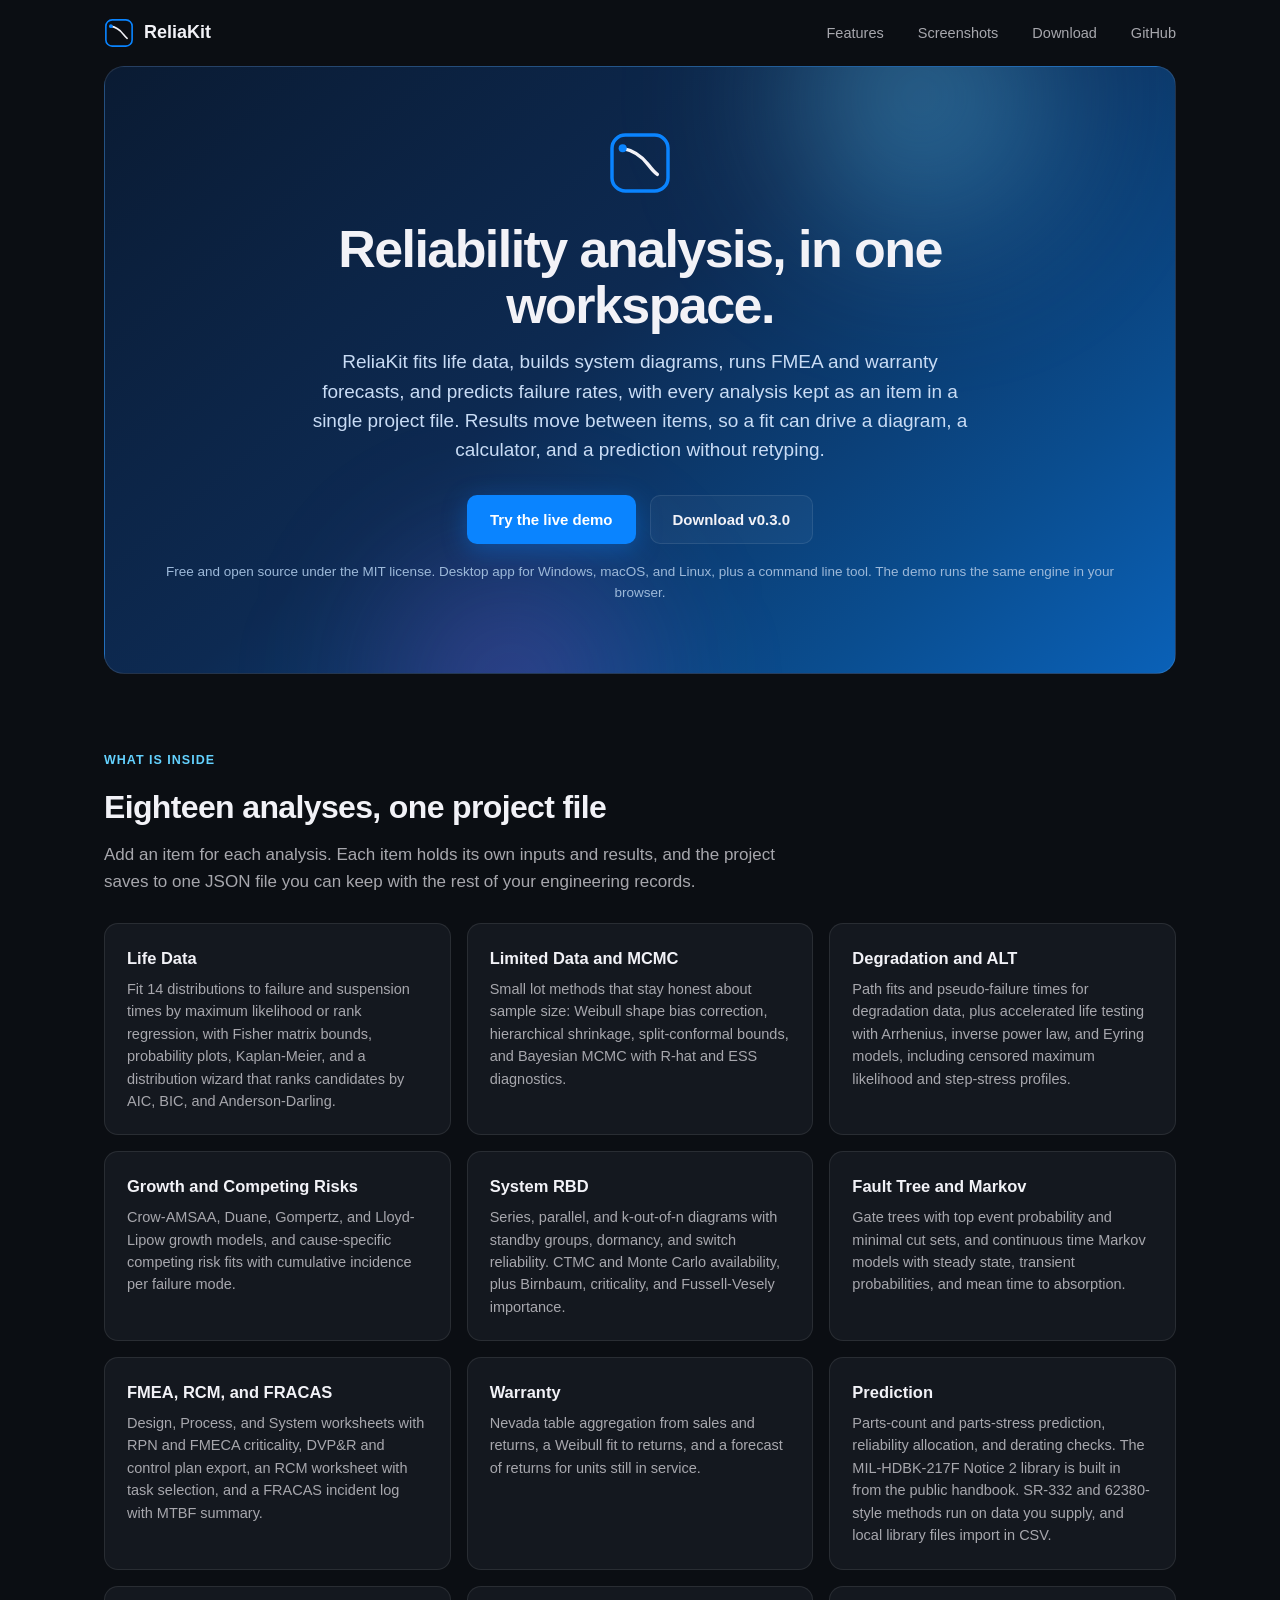
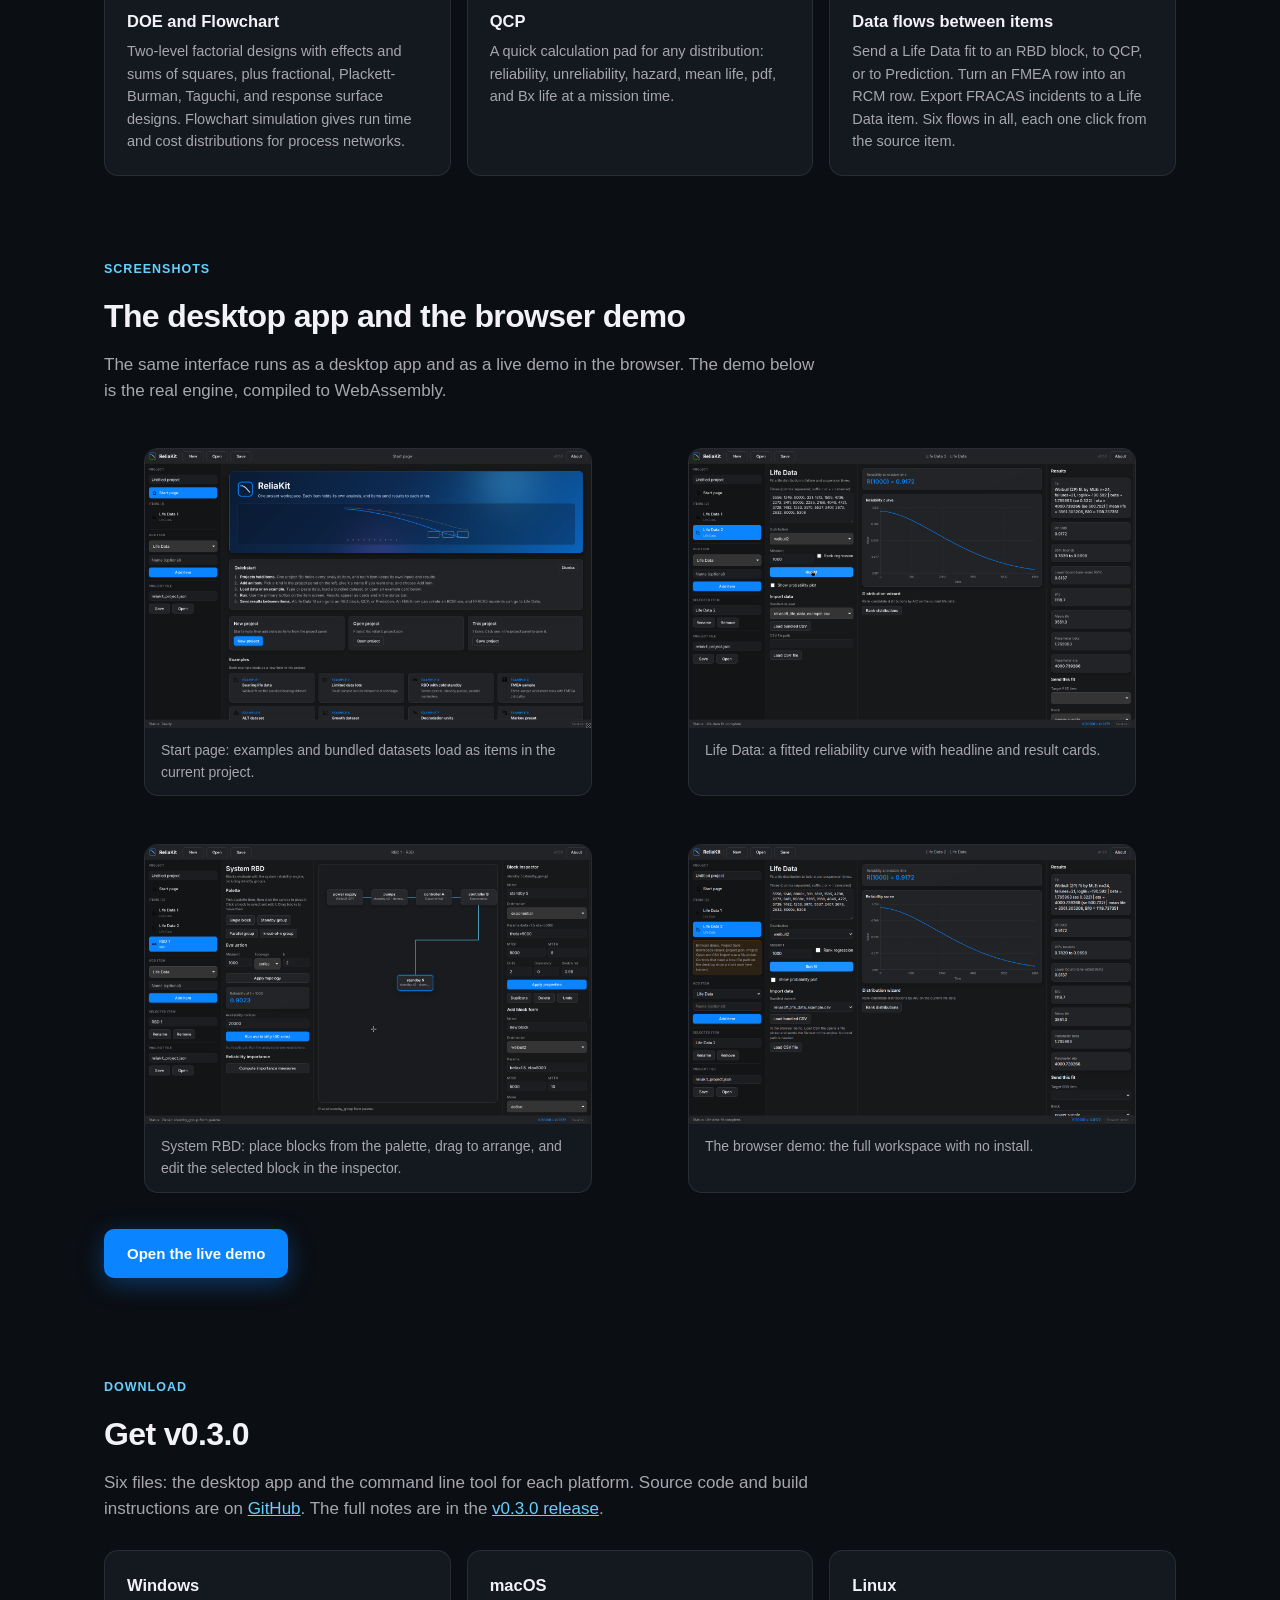
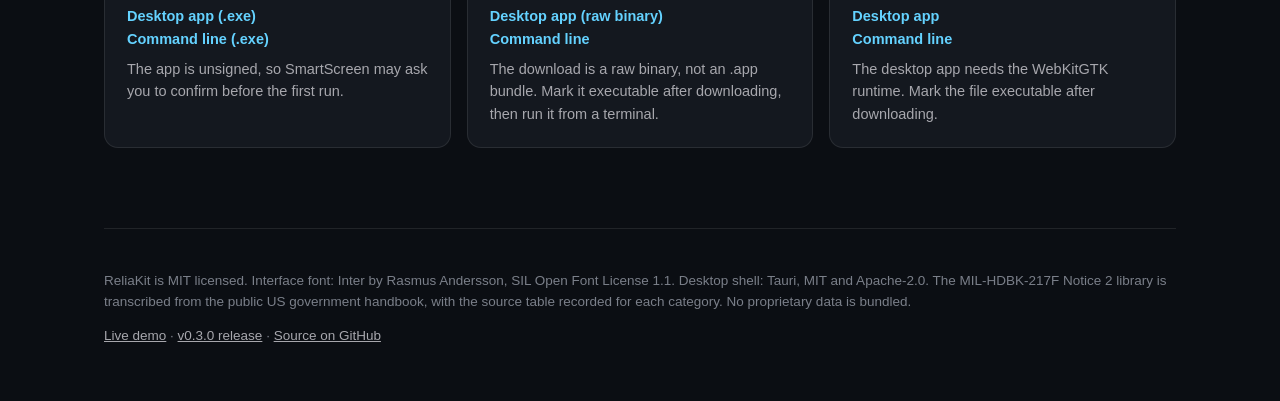
==== site/index.html @ d4a0eb2d "v0.3.0: Tauri 2 web UI rebuild, engine crate, WASM browser demo The desktop app is now a Tauri 2 she" ====
<!DOCTYPE html>
<html lang="en">
<head>
<meta charset="utf-8">
<meta name="viewport" content="width=device-width, initial-scale=1">
<title>ReliaKit - Reliability engineering suite</title>
<meta name="description" content="ReliaKit is a reliability engineering suite in one project workspace: life data, RBD, fault trees, FMEA, warranty, prediction, DOE, Markov, QCP, RCM, and FRACAS. Try the live demo or download v0.3.0.">
<style>
:root{--bg:#0b0e13;--panel:#14181f;--panel2:#1a1f28;--line:rgba(255,255,255,.09);--text:#f2f2f7;--muted:#a7a7ad;--faint:#7a7f89;--tint:#0a84ff;--tint2:#64d2ff;--green:#30d158;--radius:14px}
*{box-sizing:border-box}html{scroll-behavior:smooth}body{margin:0;background:var(--bg);color:var(--text);font-family:-apple-system,BlinkMacSystemFont,"Segoe UI",Roboto,"Helvetica Neue",Arial,sans-serif;line-height:1.55;-webkit-font-smoothing:antialiased}
a{color:var(--tint2)}img{max-width:100%}
.wrap{max-width:1120px;margin:0 auto;padding:0 24px}
nav{display:flex;align-items:center;gap:14px;padding:18px 0}
nav .brand{display:flex;align-items:center;gap:10px;font-weight:700;font-size:18px;color:var(--text);text-decoration:none}
nav .sp{flex:1}nav a.navlink{color:var(--muted);text-decoration:none;font-size:14.5px;margin-left:20px}nav a.navlink:hover{color:var(--text)}
.btn{display:inline-block;padding:12px 22px;border-radius:10px;font-weight:600;font-size:15px;text-decoration:none;border:1px solid transparent;transition:transform .18s ease,box-shadow .18s ease,background .18s ease}
.btn:hover{transform:translateY(-1px)}
.btn-primary{background:var(--tint);color:#fff;box-shadow:0 6px 24px rgba(10,132,255,.35)}.btn-primary:hover{background:#1b90ff}
.btn-ghost{background:rgba(255,255,255,.04);color:var(--text);border-color:var(--line)}.btn-ghost:hover{background:rgba(255,255,255,.08)}
.hero{position:relative;overflow:hidden;border-radius:20px;padding:64px 40px 56px;text-align:center;background:linear-gradient(140deg,#0a1b33 0%,#0d2a52 45%,#0a4d8f 80%,#0a84ff 135%);border:1px solid rgba(255,255,255,.10)}
.hero:before,.hero:after{content:"";position:absolute;border-radius:50%;filter:blur(70px);pointer-events:none}
.hero:before{width:380px;height:380px;background:radial-gradient(circle,rgba(100,210,255,.5),rgba(10,132,255,0) 70%);top:-160px;right:6%}
.hero:after{width:340px;height:340px;background:radial-gradient(circle,rgba(191,90,242,.32),rgba(191,90,242,0) 70%);bottom:-180px;left:22%}
.hero>*{position:relative;z-index:1}
.hero h1{font-size:52px;line-height:1.08;letter-spacing:-.03em;margin:18px auto 14px;max-width:760px}
.hero p.lede{font-size:19px;color:#c9dcf5;max-width:680px;margin:0 auto 30px}
.hero .cta{display:flex;gap:14px;justify-content:center;flex-wrap:wrap}
.hero .fine{margin-top:18px;font-size:13.5px;color:#9db9d9}
section{padding:64px 0 8px}h2{font-size:32px;letter-spacing:-.02em;margin:0 0 10px}h2+p.sub{color:var(--muted);font-size:17px;max-width:720px;margin:0 0 28px}
.grid{display:grid;grid-template-columns:repeat(3,1fr);gap:16px}
.card{background:var(--panel);border:1px solid var(--line);border-radius:var(--radius);padding:22px;transition:transform .2s ease,box-shadow .2s ease,border-color .2s ease}
.card:hover{transform:translateY(-3px);box-shadow:0 12px 32px rgba(0,0,0,.35);border-color:rgba(255,255,255,.16)}
.card h3{margin:0 0 6px;font-size:16.5px}.card p{margin:0;color:var(--muted);font-size:14.5px}
.shots{display:grid;grid-template-columns:1fr 1fr;gap:16px}
.shot{background:var(--panel);border:1px solid var(--line);border-radius:var(--radius);overflow:hidden}
.shot img{display:block;width:100%;height:auto;background:var(--panel2)}
.shot figcaption{padding:12px 16px;color:var(--muted);font-size:14px}
.dl{display:grid;grid-template-columns:repeat(3,1fr);gap:16px}
.dl .card a{font-weight:600;text-decoration:none}.dl .card a:hover{text-decoration:underline}
.kicker{font-size:12.5px;font-weight:700;letter-spacing:.08em;text-transform:uppercase;color:var(--tint2)}
footer{margin-top:72px;border-top:1px solid var(--line);padding:28px 0 40px;color:var(--faint);font-size:13.5px}
footer a{color:var(--muted)}
@media(max-width:860px){.grid,.dl{grid-template-columns:1fr}.shots{grid-template-columns:1fr}.hero{padding:44px 22px}.hero h1{font-size:36px}}
</style>
</head>
<body>
<div class="wrap">
<nav>
<a class="brand" href="./"><svg xmlns="http://www.w3.org/2000/svg" viewBox="0 0 48 48" width="30" height="30" aria-hidden="true"><rect x="3" y="3" width="42" height="42" rx="10" fill="none" stroke="#0A84FF" stroke-width="2.6"/><path d="M11 13c8 1.5 14 5.5 19 12 2.4 3.1 4.2 5.6 7 7.5" fill="none" stroke="#F2F2F7" stroke-width="2.6" stroke-linecap="round"/><circle cx="11" cy="13" r="3" fill="#0A84FF"/></svg> ReliaKit</a>
<span class="sp"></span>
<a class="navlink" href="#features">Features</a>
<a class="navlink" href="#screenshots">Screenshots</a>
<a class="navlink" href="#download">Download</a>
<a class="navlink" href="https://github.com/chickenfeetbatman/reliakit">GitHub</a>
</nav>

<header class="hero">
<svg xmlns="http://www.w3.org/2000/svg" viewBox="0 0 48 48" width="64" height="64" aria-hidden="true"><rect x="3" y="3" width="42" height="42" rx="10" fill="none" stroke="#0A84FF" stroke-width="2.6"/><path d="M11 13c8 1.5 14 5.5 19 12 2.4 3.1 4.2 5.6 7 7.5" fill="none" stroke="#F2F2F7" stroke-width="2.6" stroke-linecap="round"/><circle cx="11" cy="13" r="3" fill="#0A84FF"/></svg>
<h1>Reliability analysis, in one workspace.</h1>
<p class="lede">ReliaKit fits life data, builds system diagrams, runs FMEA and warranty forecasts, and predicts failure rates, with every analysis kept as an item in a single project file. Results move between items, so a fit can drive a diagram, a calculator, and a prediction without retyping.</p>
<div class="cta">
<a class="btn btn-primary" href="./demo/">Try the live demo</a>
<a class="btn btn-ghost" href="https://github.com/chickenfeetbatman/reliakit/releases/tag/v0.3.0">Download v0.3.0</a>
</div>
<p class="fine">Free and open source under the MIT license. Desktop app for Windows, macOS, and Linux, plus a command line tool. The demo runs the same engine in your browser.</p>
</header>

<section id="features">
<p class="kicker">What is inside</p>
<h2>Eighteen analyses, one project file</h2>
<p class="sub">Add an item for each analysis. Each item holds its own inputs and results, and the project saves to one JSON file you can keep with the rest of your engineering records.</p>
<div class="grid">
<div class="card"><h3>Life Data</h3><p>Fit 14 distributions to failure and suspension times by maximum likelihood or rank regression, with Fisher matrix bounds, probability plots, Kaplan-Meier, and a distribution wizard that ranks candidates by AIC, BIC, and Anderson-Darling.</p></div>
<div class="card"><h3>Limited Data and MCMC</h3><p>Small lot methods that stay honest about sample size: Weibull shape bias correction, hierarchical shrinkage, split-conformal bounds, and Bayesian MCMC with R-hat and ESS diagnostics.</p></div>
<div class="card"><h3>Degradation and ALT</h3><p>Path fits and pseudo-failure times for degradation data, plus accelerated life testing with Arrhenius, inverse power law, and Eyring models, including censored maximum likelihood and step-stress profiles.</p></div>
<div class="card"><h3>Growth and Competing Risks</h3><p>Crow-AMSAA, Duane, Gompertz, and Lloyd-Lipow growth models, and cause-specific competing risk fits with cumulative incidence per failure mode.</p></div>
<div class="card"><h3>System RBD</h3><p>Series, parallel, and k-out-of-n diagrams with standby groups, dormancy, and switch reliability. CTMC and Monte Carlo availability, plus Birnbaum, criticality, and Fussell-Vesely importance.</p></div>
<div class="card"><h3>Fault Tree and Markov</h3><p>Gate trees with top event probability and minimal cut sets, and continuous time Markov models with steady state, transient probabilities, and mean time to absorption.</p></div>
<div class="card"><h3>FMEA, RCM, and FRACAS</h3><p>Design, Process, and System worksheets with RPN and FMECA criticality, DVP&amp;R and control plan export, an RCM worksheet with task selection, and a FRACAS incident log with MTBF summary.</p></div>
<div class="card"><h3>Warranty</h3><p>Nevada table aggregation from sales and returns, a Weibull fit to returns, and a forecast of returns for units still in service.</p></div>
<div class="card"><h3>Prediction</h3><p>Parts-count and parts-stress prediction, reliability allocation, and derating checks. The MIL-HDBK-217F Notice 2 library is built in from the public handbook. SR-332 and 62380-style methods run on data you supply, and local library files import in CSV.</p></div>
<div class="card"><h3>DOE and Flowchart</h3><p>Two-level factorial designs with effects and sums of squares, plus fractional, Plackett-Burman, Taguchi, and response surface designs. Flowchart simulation gives run time and cost distributions for process networks.</p></div>
<div class="card"><h3>QCP</h3><p>A quick calculation pad for any distribution: reliability, unreliability, hazard, mean life, pdf, and Bx life at a mission time.</p></div>
<div class="card"><h3>Data flows between items</h3><p>Send a Life Data fit to an RBD block, to QCP, or to Prediction. Turn an FMEA row into an RCM row. Export FRACAS incidents to a Life Data item. Six flows in all, each one click from the source item.</p></div>
</div>
</section>

<section id="screenshots">
<p class="kicker">Screenshots</p>
<h2>The desktop app and the browser demo</h2>
<p class="sub">The same interface runs as a desktop app and as a live demo in the browser. The demo below is the real engine, compiled to WebAssembly.</p>
<div class="shots">
<figure class="shot"><img src="assets/shots/01-start.png" alt="ReliaKit start page with example and dataset cards"><figcaption>Start page: examples and bundled datasets load as items in the current project.</figcaption></figure>
<figure class="shot"><img src="assets/shots/03-life-fit.png" alt="Life Data screen with a fitted reliability curve and result cards"><figcaption>Life Data: a fitted reliability curve with headline and result cards.</figcaption></figure>
<figure class="shot"><img src="assets/shots/07-rbd-drag-selected.png" alt="System RBD canvas with a selected block and its inspector"><figcaption>System RBD: place blocks from the palette, drag to arrange, and edit the selected block in the inspector.</figcaption></figure>
<figure class="shot"><img src="assets/shots/12-demo.png" alt="ReliaKit running as a demo in a web browser"><figcaption>The browser demo: the full workspace with no install.</figcaption></figure>
</div>
<p style="margin-top:20px"><a class="btn btn-primary" href="./demo/">Open the live demo</a></p>
</section>

<section id="download">
<p class="kicker">Download</p>
<h2>Get v0.3.0</h2>
<p class="sub">Six files: the desktop app and the command line tool for each platform. Source code and build instructions are on <a href="https://github.com/chickenfeetbatman/reliakit">GitHub</a>. The full notes are in the <a href="https://github.com/chickenfeetbatman/reliakit/releases/tag/v0.3.0">v0.3.0 release</a>.</p>
<div class="dl">
<div class="card"><h3>Windows</h3><p><a href="https://github.com/chickenfeetbatman/reliakit/releases/download/v0.3.0/reliakit-app-windows.exe">Desktop app (.exe)</a><br><a href="https://github.com/chickenfeetbatman/reliakit/releases/download/v0.3.0/reliakit-cli-Windows.exe">Command line (.exe)</a></p><p style="margin-top:8px">The app is unsigned, so SmartScreen may ask you to confirm before the first run.</p></div>
<div class="card"><h3>macOS</h3><p><a href="https://github.com/chickenfeetbatman/reliakit/releases/download/v0.3.0/reliakit-app-macos">Desktop app (raw binary)</a><br><a href="https://github.com/chickenfeetbatman/reliakit/releases/download/v0.3.0/reliakit-cli-macOS">Command line</a></p><p style="margin-top:8px">The download is a raw binary, not an .app bundle. Mark it executable after downloading, then run it from a terminal.</p></div>
<div class="card"><h3>Linux</h3><p><a href="https://github.com/chickenfeetbatman/reliakit/releases/download/v0.3.0/reliakit-app-linux">Desktop app</a><br><a href="https://github.com/chickenfeetbatman/reliakit/releases/download/v0.3.0/reliakit-cli-Linux">Command line</a></p><p style="margin-top:8px">The desktop app needs the WebKitGTK runtime. Mark the file executable after downloading.</p></div>
</div>
</section>

<footer>
<p>ReliaKit is MIT licensed. Interface font: Inter by Rasmus Andersson, SIL Open Font License 1.1. Desktop shell: Tauri, MIT and Apache-2.0. The MIL-HDBK-217F Notice 2 library is transcribed from the public US government handbook, with the source table recorded for each category. No proprietary data is bundled.</p>
<p><a href="./demo/">Live demo</a> · <a href="https://github.com/chickenfeetbatman/reliakit/releases/tag/v0.3.0">v0.3.0 release</a> · <a href="https://github.com/chickenfeetbatman/reliakit">Source on GitHub</a></p>
</footer>
</div>
</body>
</html>
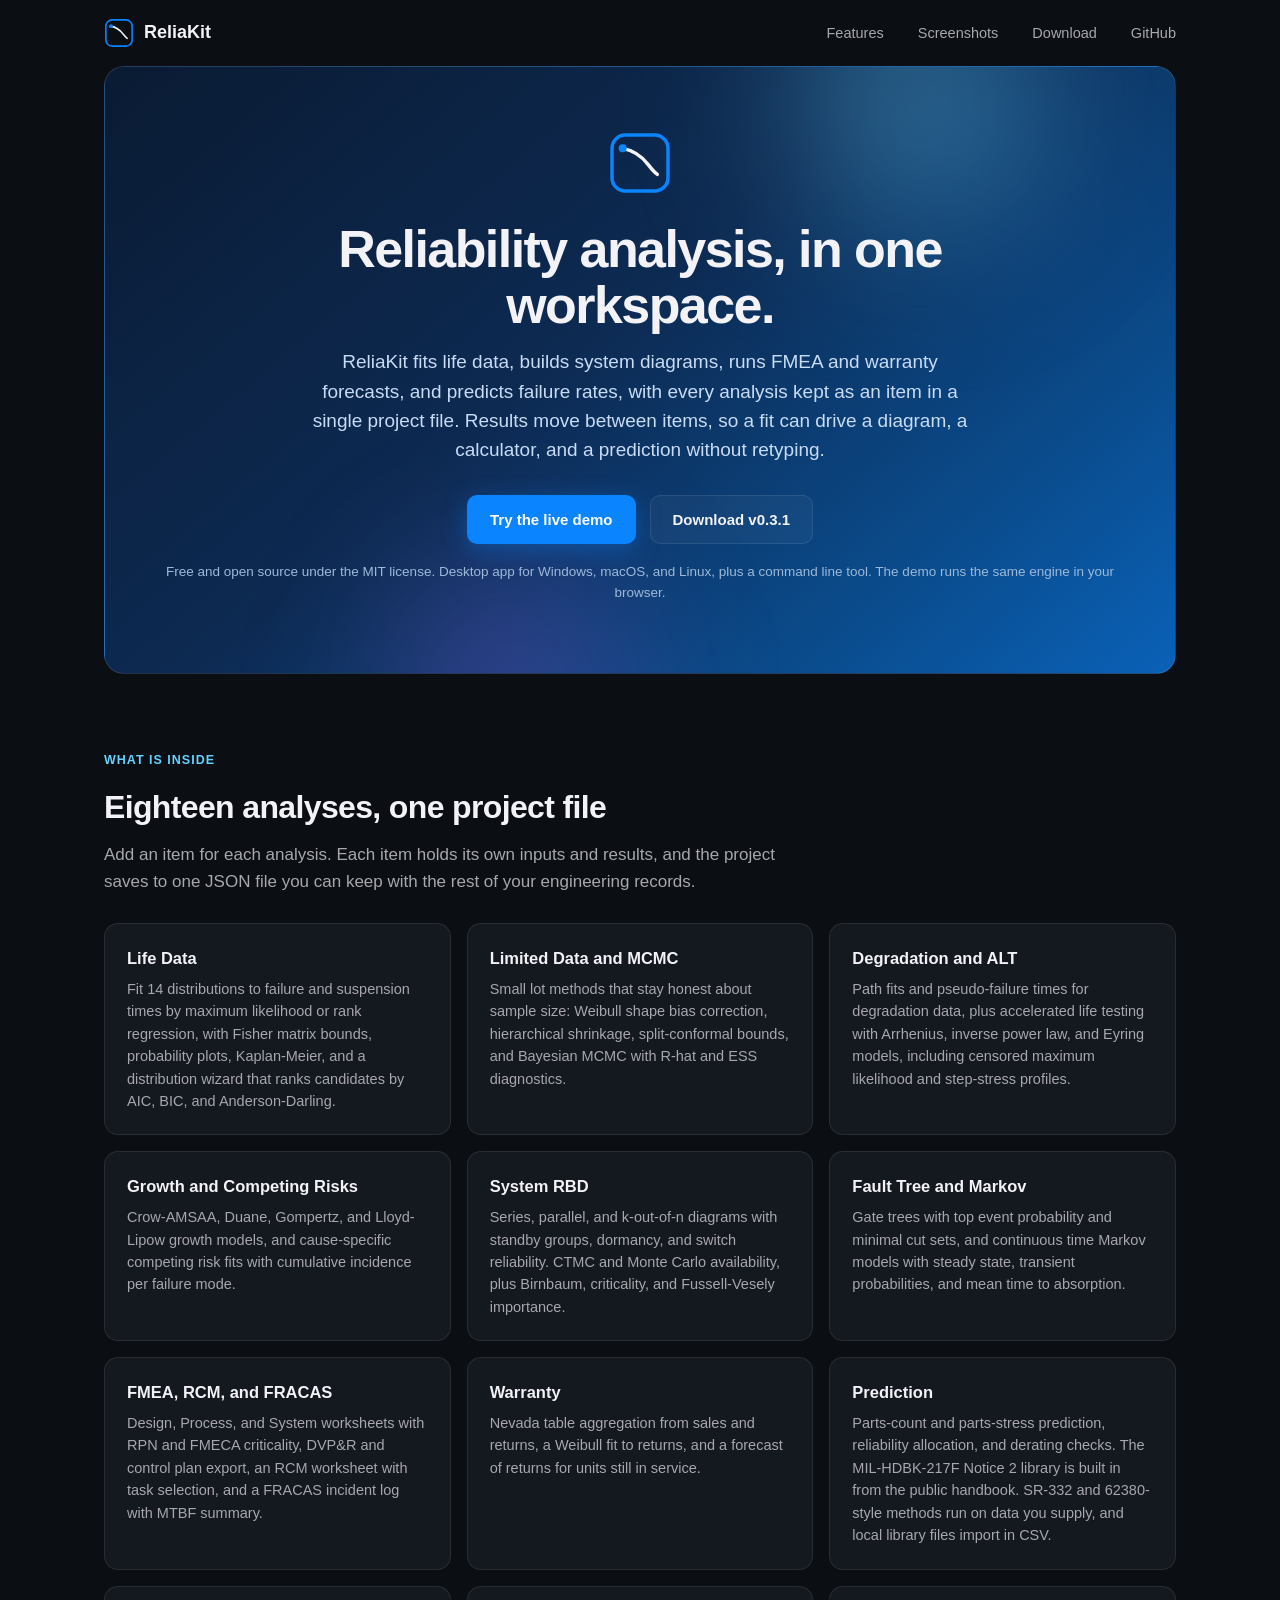
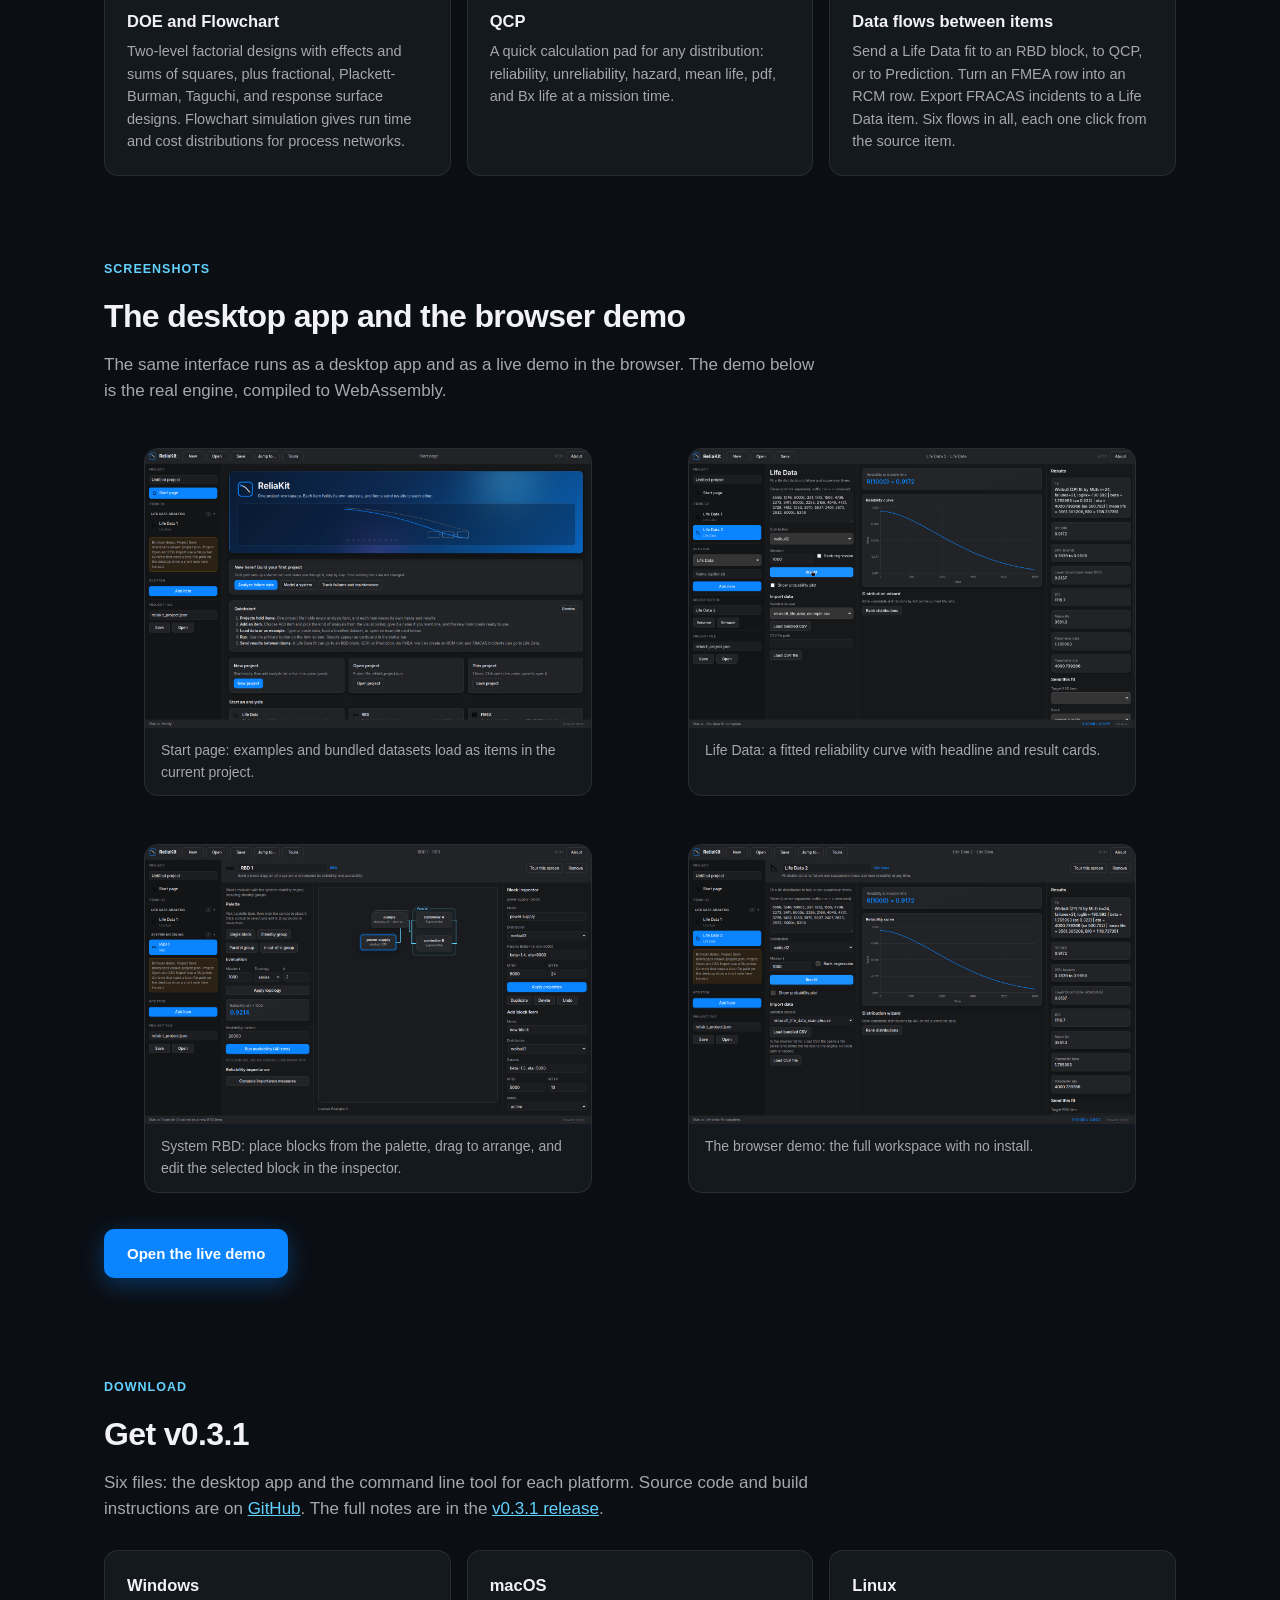
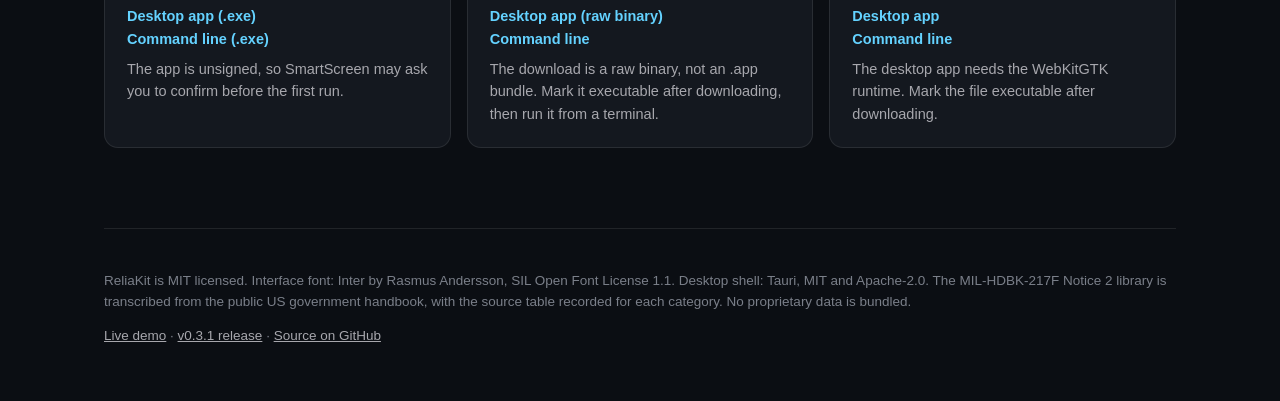
==== commit b2b7f32a: "ReliaKit v0.3.1: RBD drag fix, topology-faithful diagram drawing, navigation rework, guided tours - " ====
--- a/site/index.html
+++ b/site/index.html
@@ -4,7 +4,7 @@
 <meta charset="utf-8">
 <meta name="viewport" content="width=device-width, initial-scale=1">
 <title>ReliaKit - Reliability engineering suite</title>
-<meta name="description" content="ReliaKit is a reliability engineering suite in one project workspace: life data, RBD, fault trees, FMEA, warranty, prediction, DOE, Markov, QCP, RCM, and FRACAS. Try the live demo or download v0.3.0.">
+<meta name="description" content="ReliaKit is a reliability engineering suite in one project workspace: life data, RBD, fault trees, FMEA, warranty, prediction, DOE, Markov, QCP, RCM, and FRACAS. Try the live demo or download v0.3.1.">
 <style>
 :root{--bg:#0b0e13;--panel:#14181f;--panel2:#1a1f28;--line:rgba(255,255,255,.09);--text:#f2f2f7;--muted:#a7a7ad;--faint:#7a7f89;--tint:#0a84ff;--tint2:#64d2ff;--green:#30d158;--radius:14px}
 *{box-sizing:border-box}html{scroll-behavior:smooth}body{margin:0;background:var(--bg);color:var(--text);font-family:-apple-system,BlinkMacSystemFont,"Segoe UI",Roboto,"Helvetica Neue",Arial,sans-serif;line-height:1.55;-webkit-font-smoothing:antialiased}
@@ -60,7 +60,7 @@
 <p class="lede">ReliaKit fits life data, builds system diagrams, runs FMEA and warranty forecasts, and predicts failure rates, with every analysis kept as an item in a single project file. Results move between items, so a fit can drive a diagram, a calculator, and a prediction without retyping.</p>
 <div class="cta">
 <a class="btn btn-primary" href="./demo/">Try the live demo</a>
-<a class="btn btn-ghost" href="https://github.com/chickenfeetbatman/reliakit/releases/tag/v0.3.0">Download v0.3.0</a>
+<a class="btn btn-ghost" href="https://github.com/chickenfeetbatman/reliakit/releases/tag/v0.3.1">Download v0.3.1</a>
 </div>
 <p class="fine">Free and open source under the MIT license. Desktop app for Windows, macOS, and Linux, plus a command line tool. The demo runs the same engine in your browser.</p>
 </header>
@@ -100,18 +100,18 @@
 
 <section id="download">
 <p class="kicker">Download</p>
-<h2>Get v0.3.0</h2>
-<p class="sub">Six files: the desktop app and the command line tool for each platform. Source code and build instructions are on <a href="https://github.com/chickenfeetbatman/reliakit">GitHub</a>. The full notes are in the <a href="https://github.com/chickenfeetbatman/reliakit/releases/tag/v0.3.0">v0.3.0 release</a>.</p>
+<h2>Get v0.3.1</h2>
+<p class="sub">Six files: the desktop app and the command line tool for each platform. Source code and build instructions are on <a href="https://github.com/chickenfeetbatman/reliakit">GitHub</a>. The full notes are in the <a href="https://github.com/chickenfeetbatman/reliakit/releases/tag/v0.3.1">v0.3.1 release</a>.</p>
 <div class="dl">
-<div class="card"><h3>Windows</h3><p><a href="https://github.com/chickenfeetbatman/reliakit/releases/download/v0.3.0/reliakit-app-windows.exe">Desktop app (.exe)</a><br><a href="https://github.com/chickenfeetbatman/reliakit/releases/download/v0.3.0/reliakit-cli-Windows.exe">Command line (.exe)</a></p><p style="margin-top:8px">The app is unsigned, so SmartScreen may ask you to confirm before the first run.</p></div>
-<div class="card"><h3>macOS</h3><p><a href="https://github.com/chickenfeetbatman/reliakit/releases/download/v0.3.0/reliakit-app-macos">Desktop app (raw binary)</a><br><a href="https://github.com/chickenfeetbatman/reliakit/releases/download/v0.3.0/reliakit-cli-macOS">Command line</a></p><p style="margin-top:8px">The download is a raw binary, not an .app bundle. Mark it executable after downloading, then run it from a terminal.</p></div>
-<div class="card"><h3>Linux</h3><p><a href="https://github.com/chickenfeetbatman/reliakit/releases/download/v0.3.0/reliakit-app-linux">Desktop app</a><br><a href="https://github.com/chickenfeetbatman/reliakit/releases/download/v0.3.0/reliakit-cli-Linux">Command line</a></p><p style="margin-top:8px">The desktop app needs the WebKitGTK runtime. Mark the file executable after downloading.</p></div>
+<div class="card"><h3>Windows</h3><p><a href="https://github.com/chickenfeetbatman/reliakit/releases/download/v0.3.1/reliakit-app-windows.exe">Desktop app (.exe)</a><br><a href="https://github.com/chickenfeetbatman/reliakit/releases/download/v0.3.1/reliakit-cli-Windows.exe">Command line (.exe)</a></p><p style="margin-top:8px">The app is unsigned, so SmartScreen may ask you to confirm before the first run.</p></div>
+<div class="card"><h3>macOS</h3><p><a href="https://github.com/chickenfeetbatman/reliakit/releases/download/v0.3.1/reliakit-app-macos">Desktop app (raw binary)</a><br><a href="https://github.com/chickenfeetbatman/reliakit/releases/download/v0.3.1/reliakit-cli-macOS">Command line</a></p><p style="margin-top:8px">The download is a raw binary, not an .app bundle. Mark it executable after downloading, then run it from a terminal.</p></div>
+<div class="card"><h3>Linux</h3><p><a href="https://github.com/chickenfeetbatman/reliakit/releases/download/v0.3.1/reliakit-app-linux">Desktop app</a><br><a href="https://github.com/chickenfeetbatman/reliakit/releases/download/v0.3.1/reliakit-cli-Linux">Command line</a></p><p style="margin-top:8px">The desktop app needs the WebKitGTK runtime. Mark the file executable after downloading.</p></div>
 </div>
 </section>
 
 <footer>
 <p>ReliaKit is MIT licensed. Interface font: Inter by Rasmus Andersson, SIL Open Font License 1.1. Desktop shell: Tauri, MIT and Apache-2.0. The MIL-HDBK-217F Notice 2 library is transcribed from the public US government handbook, with the source table recorded for each category. No proprietary data is bundled.</p>
-<p><a href="./demo/">Live demo</a> · <a href="https://github.com/chickenfeetbatman/reliakit/releases/tag/v0.3.0">v0.3.0 release</a> · <a href="https://github.com/chickenfeetbatman/reliakit">Source on GitHub</a></p>
+<p><a href="./demo/">Live demo</a> · <a href="https://github.com/chickenfeetbatman/reliakit/releases/tag/v0.3.1">v0.3.1 release</a> · <a href="https://github.com/chickenfeetbatman/reliakit">Source on GitHub</a></p>
 </footer>
 </div>
 </body>
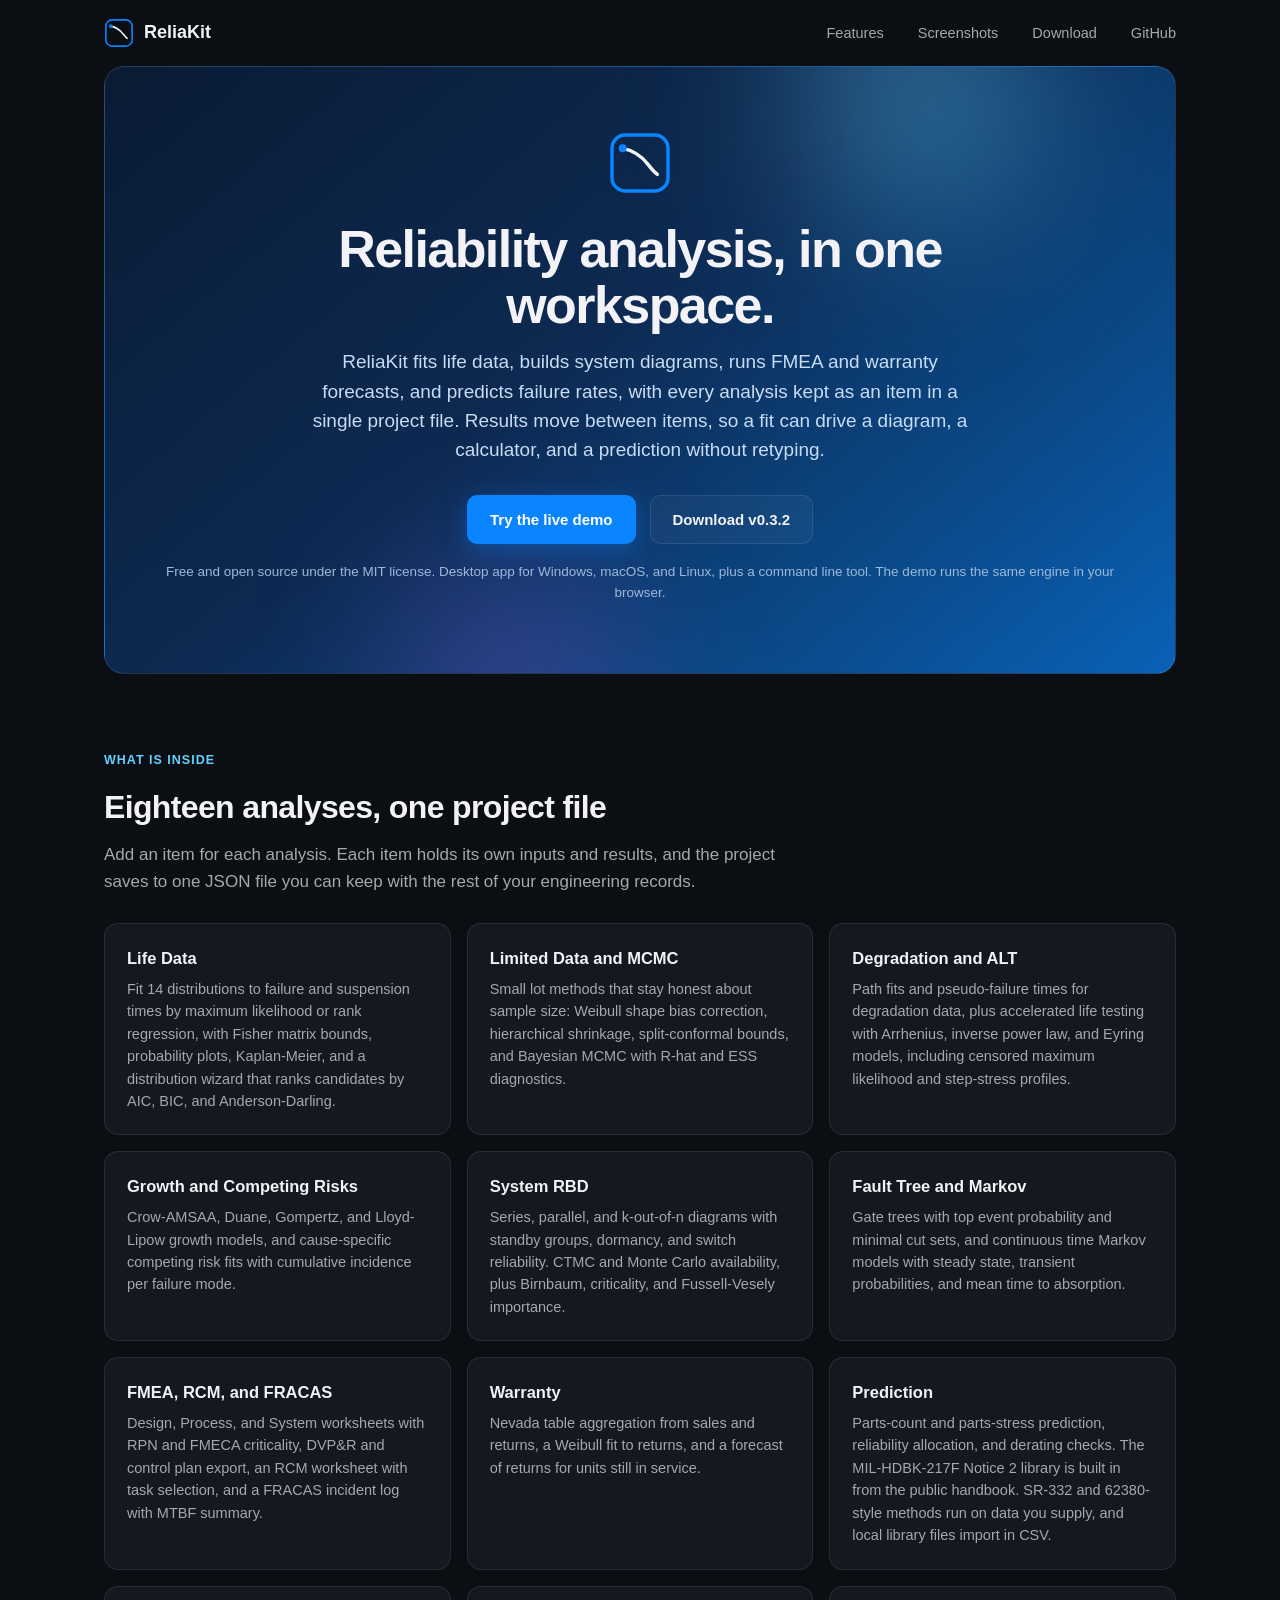
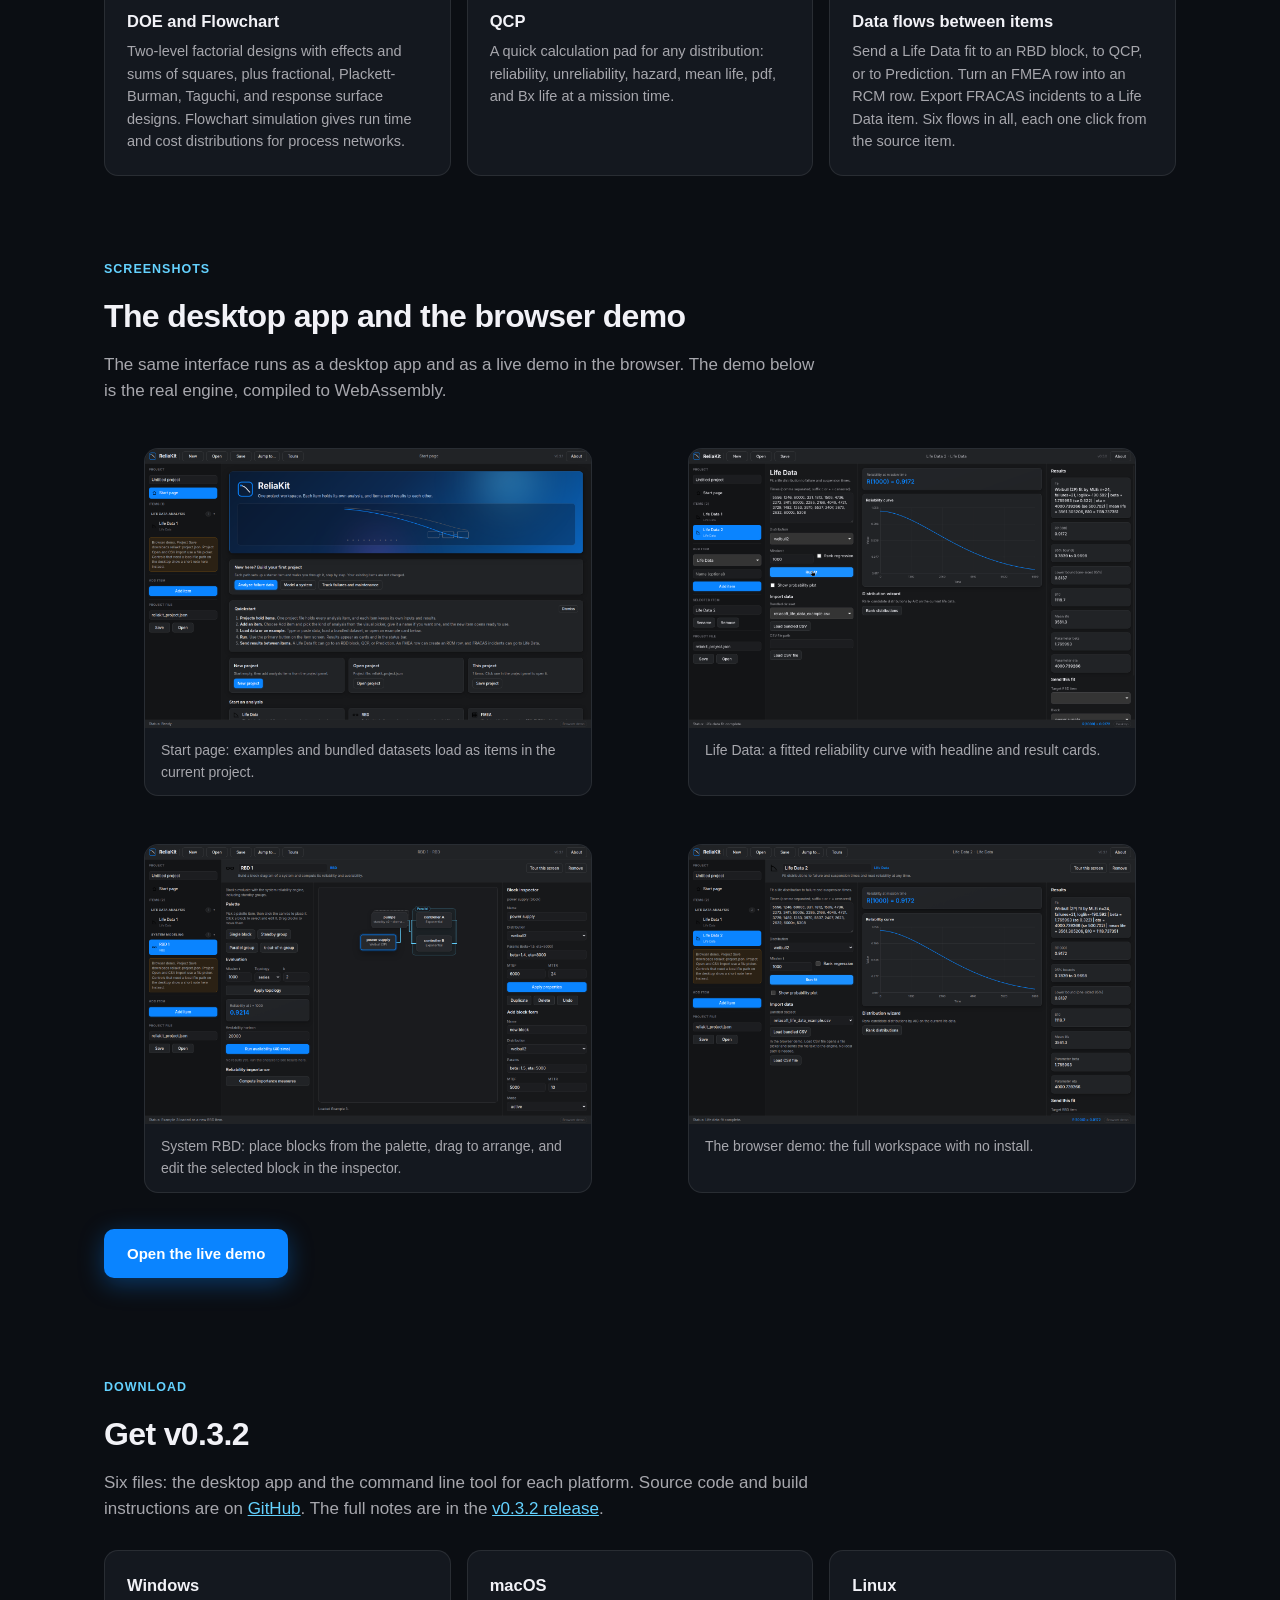
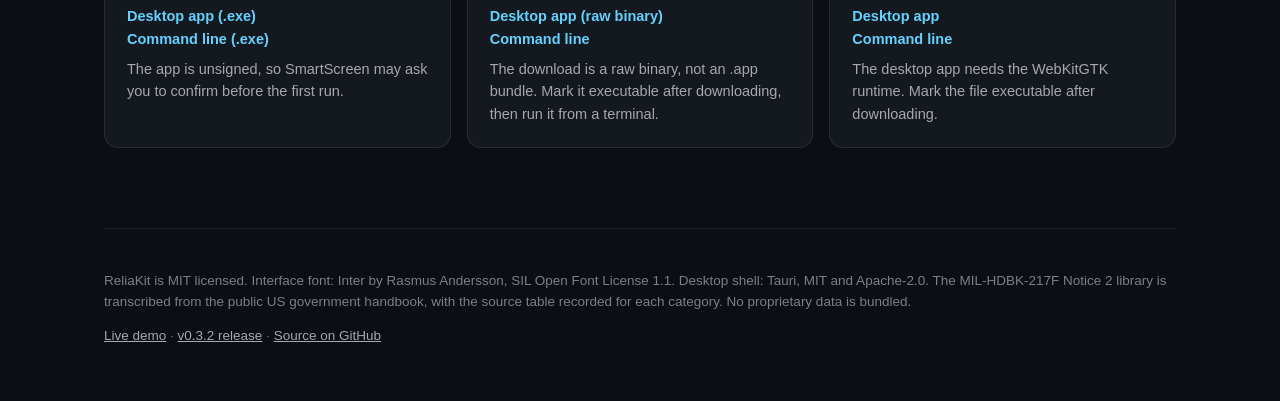
==== commit c39314e5: "v0.3.2: correctness and validation release Full float precision end to end, structured validation er" ====
--- a/site/index.html
+++ b/site/index.html
@@ -4,7 +4,7 @@
 <meta charset="utf-8">
 <meta name="viewport" content="width=device-width, initial-scale=1">
 <title>ReliaKit - Reliability engineering suite</title>
-<meta name="description" content="ReliaKit is a reliability engineering suite in one project workspace: life data, RBD, fault trees, FMEA, warranty, prediction, DOE, Markov, QCP, RCM, and FRACAS. Try the live demo or download v0.3.1.">
+<meta name="description" content="ReliaKit is a reliability engineering suite in one project workspace: life data, RBD, fault trees, FMEA, warranty, prediction, DOE, Markov, QCP, RCM, and FRACAS. Try the live demo or download v0.3.2.">
 <style>
 :root{--bg:#0b0e13;--panel:#14181f;--panel2:#1a1f28;--line:rgba(255,255,255,.09);--text:#f2f2f7;--muted:#a7a7ad;--faint:#7a7f89;--tint:#0a84ff;--tint2:#64d2ff;--green:#30d158;--radius:14px}
 *{box-sizing:border-box}html{scroll-behavior:smooth}body{margin:0;background:var(--bg);color:var(--text);font-family:-apple-system,BlinkMacSystemFont,"Segoe UI",Roboto,"Helvetica Neue",Arial,sans-serif;line-height:1.55;-webkit-font-smoothing:antialiased}
@@ -60,7 +60,7 @@
 <p class="lede">ReliaKit fits life data, builds system diagrams, runs FMEA and warranty forecasts, and predicts failure rates, with every analysis kept as an item in a single project file. Results move between items, so a fit can drive a diagram, a calculator, and a prediction without retyping.</p>
 <div class="cta">
 <a class="btn btn-primary" href="./demo/">Try the live demo</a>
-<a class="btn btn-ghost" href="https://github.com/chickenfeetbatman/reliakit/releases/tag/v0.3.1">Download v0.3.1</a>
+<a class="btn btn-ghost" href="https://github.com/chickenfeetbatman/reliakit/releases/tag/v0.3.2">Download v0.3.2</a>
 </div>
 <p class="fine">Free and open source under the MIT license. Desktop app for Windows, macOS, and Linux, plus a command line tool. The demo runs the same engine in your browser.</p>
 </header>
@@ -100,18 +100,18 @@
 
 <section id="download">
 <p class="kicker">Download</p>
-<h2>Get v0.3.1</h2>
-<p class="sub">Six files: the desktop app and the command line tool for each platform. Source code and build instructions are on <a href="https://github.com/chickenfeetbatman/reliakit">GitHub</a>. The full notes are in the <a href="https://github.com/chickenfeetbatman/reliakit/releases/tag/v0.3.1">v0.3.1 release</a>.</p>
+<h2>Get v0.3.2</h2>
+<p class="sub">Six files: the desktop app and the command line tool for each platform. Source code and build instructions are on <a href="https://github.com/chickenfeetbatman/reliakit">GitHub</a>. The full notes are in the <a href="https://github.com/chickenfeetbatman/reliakit/releases/tag/v0.3.2">v0.3.2 release</a>.</p>
 <div class="dl">
-<div class="card"><h3>Windows</h3><p><a href="https://github.com/chickenfeetbatman/reliakit/releases/download/v0.3.1/reliakit-app-windows.exe">Desktop app (.exe)</a><br><a href="https://github.com/chickenfeetbatman/reliakit/releases/download/v0.3.1/reliakit-cli-Windows.exe">Command line (.exe)</a></p><p style="margin-top:8px">The app is unsigned, so SmartScreen may ask you to confirm before the first run.</p></div>
-<div class="card"><h3>macOS</h3><p><a href="https://github.com/chickenfeetbatman/reliakit/releases/download/v0.3.1/reliakit-app-macos">Desktop app (raw binary)</a><br><a href="https://github.com/chickenfeetbatman/reliakit/releases/download/v0.3.1/reliakit-cli-macOS">Command line</a></p><p style="margin-top:8px">The download is a raw binary, not an .app bundle. Mark it executable after downloading, then run it from a terminal.</p></div>
-<div class="card"><h3>Linux</h3><p><a href="https://github.com/chickenfeetbatman/reliakit/releases/download/v0.3.1/reliakit-app-linux">Desktop app</a><br><a href="https://github.com/chickenfeetbatman/reliakit/releases/download/v0.3.1/reliakit-cli-Linux">Command line</a></p><p style="margin-top:8px">The desktop app needs the WebKitGTK runtime. Mark the file executable after downloading.</p></div>
+<div class="card"><h3>Windows</h3><p><a href="https://github.com/chickenfeetbatman/reliakit/releases/download/v0.3.2/reliakit-app-windows.exe">Desktop app (.exe)</a><br><a href="https://github.com/chickenfeetbatman/reliakit/releases/download/v0.3.2/reliakit-cli-Windows.exe">Command line (.exe)</a></p><p style="margin-top:8px">The app is unsigned, so SmartScreen may ask you to confirm before the first run.</p></div>
+<div class="card"><h3>macOS</h3><p><a href="https://github.com/chickenfeetbatman/reliakit/releases/download/v0.3.2/reliakit-app-macos">Desktop app (raw binary)</a><br><a href="https://github.com/chickenfeetbatman/reliakit/releases/download/v0.3.2/reliakit-cli-macOS">Command line</a></p><p style="margin-top:8px">The download is a raw binary, not an .app bundle. Mark it executable after downloading, then run it from a terminal.</p></div>
+<div class="card"><h3>Linux</h3><p><a href="https://github.com/chickenfeetbatman/reliakit/releases/download/v0.3.2/reliakit-app-linux">Desktop app</a><br><a href="https://github.com/chickenfeetbatman/reliakit/releases/download/v0.3.2/reliakit-cli-Linux">Command line</a></p><p style="margin-top:8px">The desktop app needs the WebKitGTK runtime. Mark the file executable after downloading.</p></div>
 </div>
 </section>
 
 <footer>
 <p>ReliaKit is MIT licensed. Interface font: Inter by Rasmus Andersson, SIL Open Font License 1.1. Desktop shell: Tauri, MIT and Apache-2.0. The MIL-HDBK-217F Notice 2 library is transcribed from the public US government handbook, with the source table recorded for each category. No proprietary data is bundled.</p>
-<p><a href="./demo/">Live demo</a> · <a href="https://github.com/chickenfeetbatman/reliakit/releases/tag/v0.3.1">v0.3.1 release</a> · <a href="https://github.com/chickenfeetbatman/reliakit">Source on GitHub</a></p>
+<p><a href="./demo/">Live demo</a> · <a href="https://github.com/chickenfeetbatman/reliakit/releases/tag/v0.3.2">v0.3.2 release</a> · <a href="https://github.com/chickenfeetbatman/reliakit">Source on GitHub</a></p>
 </footer>
 </div>
 </body>
